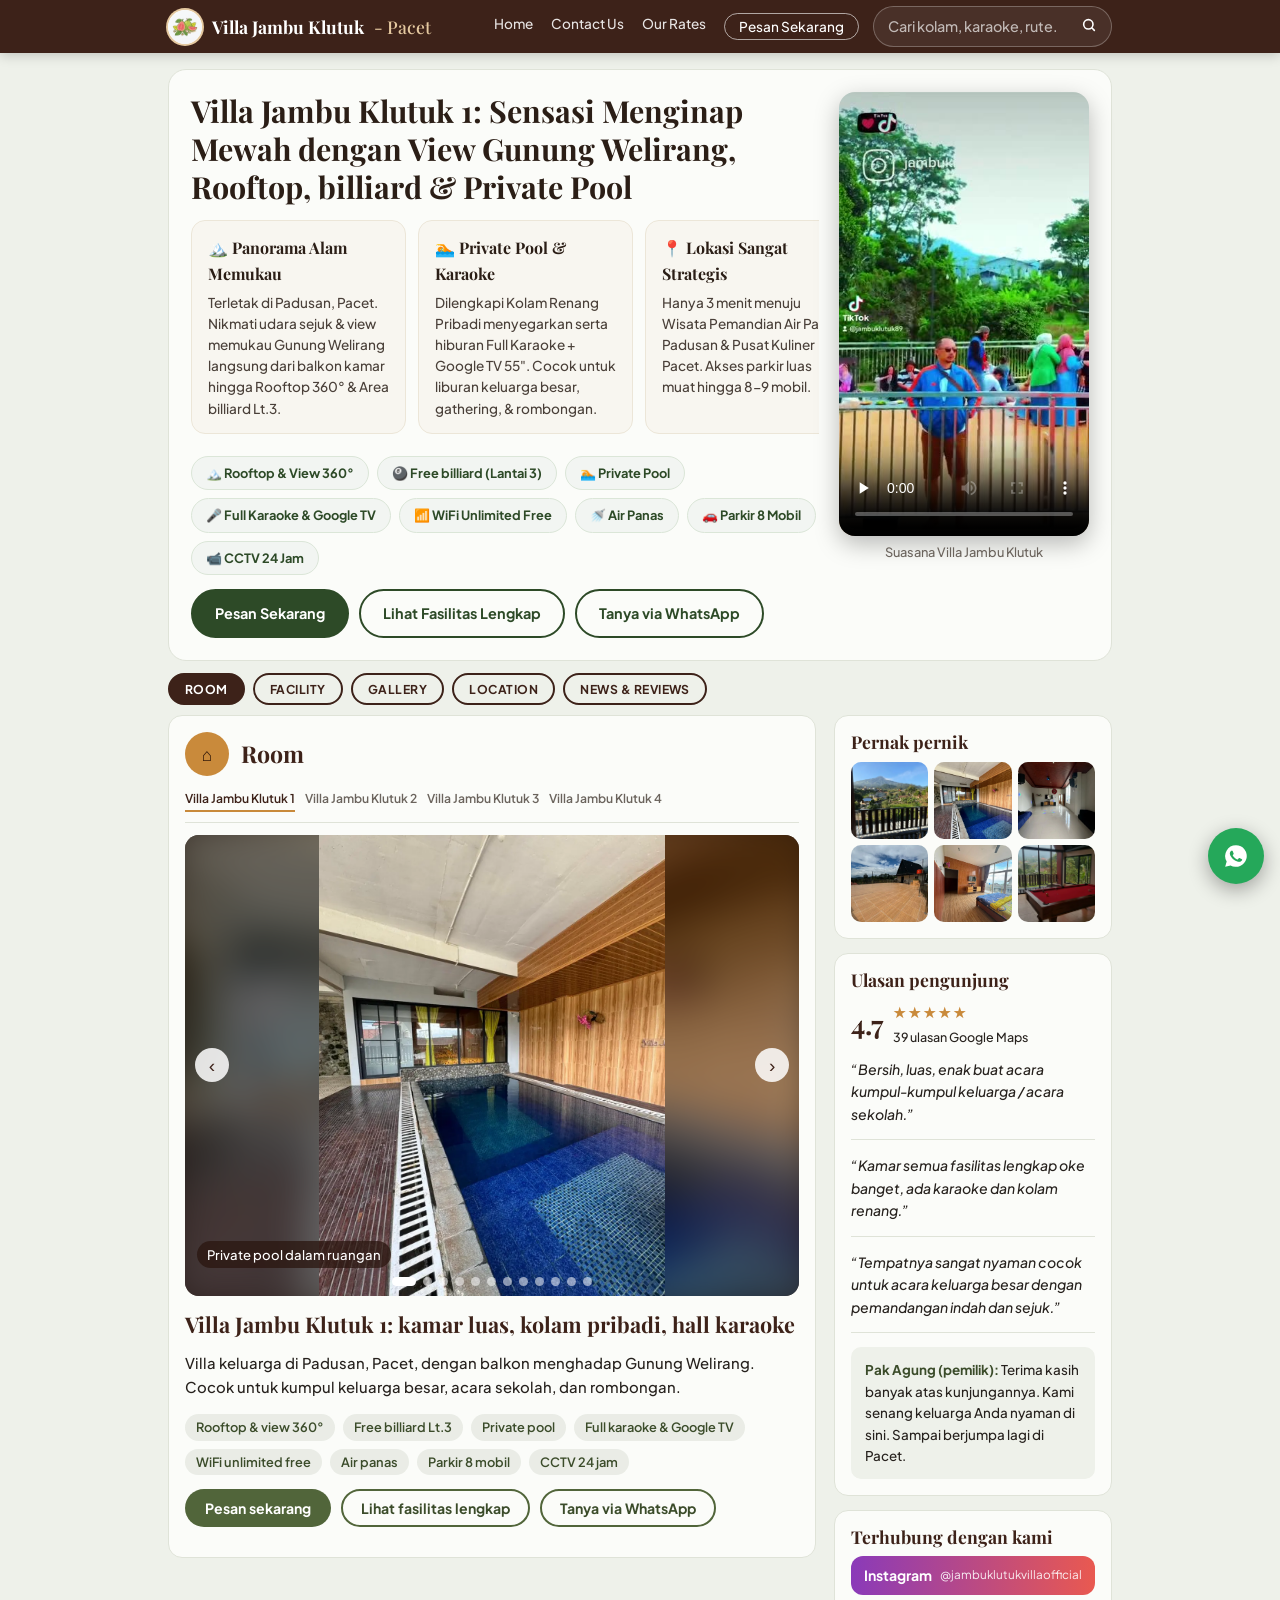
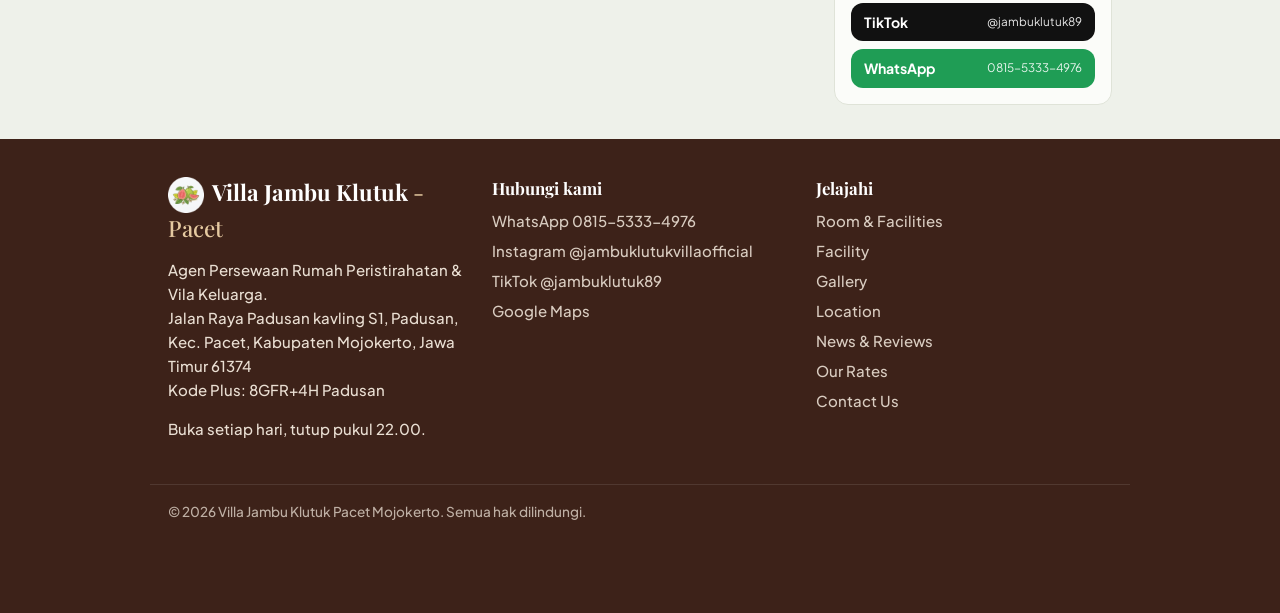
==== index.html @ 0e8698a1 "Add files via upload" ====
<!DOCTYPE html>
<html lang="id">
<head>
<meta charset="utf-8">
<meta name="viewport" content="width=device-width, initial-scale=1, viewport-fit=cover">
<title>Villa Jambu Klutuk Pacet Mojokerto | Sewa Vila Keluarga View Gunung Welirang</title>
<meta name="description" content="Sewa vila keluarga di Padusan, Pacet, Mojokerto. Kamar dengan balkon view Gunung Welirang, private pool, karaoke, free billiard, WiFi unlimited free, parkir 8-9 mobil. Rating Google 4.7. Pesan via WhatsApp 0815-5333-4976.">
<meta name="theme-color" content="#3D2219">
<meta property="og:type" content="website">
<meta property="og:title" content="Villa Jambu Klutuk Pacet Mojokerto">
<meta property="og:description" content="Vila keluarga sejuk dengan balkon menghadap Gunung Welirang. Cocok untuk gathering, acara sekolah, dan rombongan.">
<meta property="og:image" content="assets/img/view-1.webp">
<link rel="icon" type="image/png" href="assets/img/favicon.png">
<link rel="preconnect" href="https://fonts.googleapis.com">
<link rel="preconnect" href="https://fonts.gstatic.com" crossorigin>
<link href="https://fonts.googleapis.com/css2?family=Playfair+Display:wght@700&family=Plus+Jakarta+Sans:wght@500;600;700&display=swap" rel="stylesheet">
<link rel="stylesheet" href="assets/style.css?v=5">
<script type="application/ld+json">
{"@context":"https://schema.org","@type":"LodgingBusiness","name":"Villa Jambu Klutuk Pacet Mojokerto","description":"Agen persewaan rumah peristirahatan & vila keluarga di Padusan, Pacet.","telephone":"+6281553334976","image":"assets/img/view-1.webp","address":{"@type":"PostalAddress","streetAddress":"Jalan Raya Padusan kavling S1, Padusan","addressLocality":"Pacet, Kabupaten Mojokerto","addressRegion":"Jawa Timur","postalCode":"61374","addressCountry":"ID"},"aggregateRating":{"@type":"AggregateRating","ratingValue":"4.7","reviewCount":"39"},"openingHours":"Mo-Su 00:00-22:00","hasMap":"https://maps.app.goo.gl/6kj6jm3er1odXguR8","sameAs":["https://www.instagram.com/jambuklutukvillaofficial","https://www.tiktok.com/@jambuklutuk89"]}
</script>
</head>
<body>
<a class="skip" href="#main">Lewati ke konten</a>

<header class="top">
  <div class="wrap top-in">
    <a class="logo" href="#/room/villa-1" data-home><img src="assets/img/logo.webp" alt="" width="40" height="40">Villa Jambu Klutuk <span>- Pacet</span></a>
    <nav class="toplinks" aria-label="Navigasi atas">
      <a href="#/room/villa-1" data-home>Home</a>
      <a href="#/contact">Contact Us</a>
      <a href="#/rates">Our Rates</a>
      <a class="pill" href="#booking">Pesan Sekarang</a>
    </nav>
    <form class="search" id="search" role="search" autocomplete="off">
      <input id="q" type="search" placeholder="Cari kolam, karaoke, rute…" aria-label="Cari di situs">
      <button aria-label="Cari"><svg width="16" height="16" viewBox="0 0 24 24" fill="none" stroke="currentColor" stroke-width="2.4" stroke-linecap="round"><circle cx="11" cy="11" r="7"/><path d="m20 20-3.5-3.5"/></svg></button>
      <ul id="results" hidden></ul>
    </form>
  </div>
</header>



<section class="wrap home" id="hero" aria-label="Villa Jambu Klutuk 1">
  <div class="home-txt">
    <h1>Villa Jambu Klutuk 1: Sensasi Menginap Mewah dengan View Gunung Welirang, Rooftop, billiard &amp; Private Pool</h1>
    <div class="hcards" tabindex="0" aria-label="Ringkasan keunggulan, geser ke samping">
      <article class="hcard"><h4>🏔️ Panorama Alam Memukau</h4><p>Terletak di Padusan, Pacet. Nikmati udara sejuk &amp; view memukau Gunung Welirang langsung dari balkon kamar hingga Rooftop 360° &amp; Area billiard Lt.3.</p></article>
      <article class="hcard"><h4>🏊 Private Pool &amp; Karaoke</h4><p>Dilengkapi Kolam Renang Pribadi menyegarkan serta hiburan Full Karaoke + Google TV 55". Cocok untuk liburan keluarga besar, gathering, &amp; rombongan.</p></article>
      <article class="hcard"><h4>📍 Lokasi Sangat Strategis</h4><p>Hanya 3 menit menuju Wisata Pemandian Air Panas Padusan &amp; Pusat Kuliner Pacet. Akses parkir luas muat hingga 8-9 mobil.</p></article>
    </div>
    <ul class="badges"><li>🏔️ Rooftop &amp; View 360°</li><li>🎱 Free billiard (Lantai 3)</li><li>🏊 Private Pool</li><li>🎤 Full Karaoke &amp; Google TV</li><li>📶 WiFi Unlimited Free</li><li>🚿 Air Panas</li><li>🚗 Parkir 8 Mobil</li><li>📹 CCTV 24 Jam</li></ul>
    <div class="hcta"><a class="gbtn gbtn-solid" href="#booking">Pesan Sekarang</a><a class="gbtn" href="#/facility/villa-1">Lihat Fasilitas Lengkap</a><a class="gbtn" href="https://wa.me/6281553334976?text=Halo%20Villa%20Jambu%20Klutuk%2C%20saya%20ingin%20bertanya%20tentang%20Villa%201." target="_blank" rel="noopener">Tanya via WhatsApp</a></div>
  </div>
  <figure class="home-vid"><video controls playsinline preload="none" poster="assets/video/home.jpg" src="assets/video/home.mp4"></video><figcaption>Suasana Villa Jambu Klutuk</figcaption></figure>
</section>
<div class="wrap">
  <div class="tabs" role="tablist" aria-label="Menu utama" id="tabs"></div>
  <div class="grid">
    <main id="main" tabindex="-1" aria-live="polite"></main>
    <aside class="side" id="side"></aside>
  </div>
</div>

<footer id="kontak">
  <div class="wrap foot">
    <div>
      <p class="flogo"><img src="assets/img/logo.webp" alt="" width="36" height="36" style="display:inline-block;vertical-align:middle;margin-right:8px">Villa Jambu Klutuk <span>- Pacet</span></p>
      <p>Agen Persewaan Rumah Peristirahatan &amp; Vila Keluarga.<br>Jalan Raya Padusan kavling S1, Padusan, Kec. Pacet, Kabupaten Mojokerto, Jawa Timur 61374<br>Kode Plus: 8GFR+4H Padusan</p>
      <p>Buka setiap hari, tutup pukul 22.00.</p>
    </div>
    <div>
      <p class="fh">Hubungi kami</p>
      <a href="https://wa.me/6281553334976" target="_blank" rel="noopener">WhatsApp 0815-5333-4976</a>
      <a href="https://www.instagram.com/jambuklutukvillaofficial?mdxt=NDI1bDFkcmZlb2t2" target="_blank" rel="noopener">Instagram @jambuklutukvillaofficial</a>
      <a href="https://www.tiktok.com/@jambuklutuk89?_r=1&_t=ZS-9AanD5Vuq3d" target="_blank" rel="noopener">TikTok @jambuklutuk89</a>
      <a href="https://maps.app.goo.gl/6kj6jm3er1odXguR8" target="_blank" rel="noopener">Google Maps</a>
    </div>
    <div>
      <p class="fh">Jelajahi</p>
      <a href="#/room/villa-1">Room &amp; Facilities</a>
      <a href="#/facility/villa-1">Facility</a>
      <a href="#/gallery/dalam">Gallery</a>
      <a href="#/location/villa-1">Location</a>
      <a href="#/news/tips">News &amp; Reviews</a>
      <a href="#/rates">Our Rates</a>
      <a href="#/contact">Contact Us</a>
    </div>
  </div>
  <p class="copy wrap">© <span id="yr"></span> Villa Jambu Klutuk Pacet Mojokerto. Semua hak dilindungi.</p>
</footer>

<a class="wa-float" href="https://wa.me/6281553334976?text=Halo%20Villa%20Jambu%20Klutuk%2C%20saya%20ingin%20bertanya%20ketersediaan." target="_blank" rel="noopener" aria-label="Chat WhatsApp">
  <svg width="26" height="26" viewBox="0 0 24 24" fill="currentColor"><path d="M12 2a10 10 0 0 0-8.6 15.1L2 22l5-1.3A10 10 0 1 0 12 2Zm5.2 14.2c-.2.6-1.300 1.200-1.800 1.200-.5.100-1 .2-3.300-.7-2.800-1.100-4.600-4-4.700-4.200-.1-.2-1.100-1.500-1.100-2.800 0-1.300.7-2 .9-2.200.2-.3.500-.3.700-.3h.5c.2 0 .4 0 .6.500l.8 2c.1.200.1.300 0 .5l-.3.400-.4.400c-.1.200-.3.300-.1.600.2.300.8 1.300 1.700 2.100 1.200 1 2.100 1.300 2.400 1.500.3.100.5.100.6-.1l.9-1.100c.2-.3.400-.2.600-.1l1.900.9c.3.100.5.200.5.300.1.200.1.700-.1 1.300Z"/></svg>
</a>
<button class="totop" id="totop" aria-label="Kembali ke atas" hidden>↑</button>

<dialog id="pesan" aria-label="Pesan sekarang">
  <div class="p-head"><h2>Pesan sekarang</h2><button class="p-x" aria-label="Tutup" type="button">×</button></div>
  <div class="p-body">
    <blockquote class="pq">“Rumah terbaik untuk berlibur adalah tempat di mana tawa keluarga terdengar sampai ke lembah.”</blockquote>
    <div id="bk-wrap"></div>
  </div>
</dialog>
<dialog id="lb" aria-label="Penampil foto">
  <button class="lb-x" aria-label="Tutup">×</button>
  <button class="lb-n lb-prev" aria-label="Sebelumnya">‹</button>
  <figure><img id="lb-img" alt=""><figcaption id="lb-cap"></figcaption></figure>
  <button class="lb-n lb-next" aria-label="Berikutnya">›</button>
</dialog>
<script src="assets/app.js?v=5"></script>
</body>
</html>
---- assets/style.css ----
:root{--brown:#3D2219;--brown2:#5a3526;--moss:#51653A;--moss-d:#3b4c2a;--mist:#EEF1EA;--paper:#FBFCF9;--amber:#C98A3B;--ink:#26211d;--mute:#6b645d;--line:#dfe3d8;--r:14px;
--serif:'Fraunces',Georgia,'Times New Roman',serif;--sans:'Nunito Sans',system-ui,-apple-system,'Segoe UI',Roboto,sans-serif}
*{box-sizing:border-box}html{scroll-behavior:smooth;scroll-padding-top:84px}
body{margin:0;font:16px/1.65 var(--sans);color:var(--ink);background:var(--mist);-webkit-text-size-adjust:100%}
img,video{max-width:100%;display:block}a{color:inherit}
h1,h2,h3{font-family:var(--serif);line-height:1.18;margin:0 0 .5em;font-weight:700;color:var(--brown)}
.wrap{max-width:1200px;margin:0 auto;padding:0 18px}
.skip{position:absolute;left:-999px}.skip:focus{left:10px;top:10px;background:#fff;padding:8px 12px;z-index:99}
:focus-visible{outline:3px solid var(--amber);outline-offset:2px}
.top{background:var(--brown);color:#fff;position:sticky;top:0;z-index:30;box-shadow:0 2px 12px #0003}
.top-in{display:flex;align-items:center;gap:18px;padding-top:10px;padding-bottom:10px;flex-wrap:wrap}
.logo{font:700 1.25rem var(--serif);text-decoration:none;margin-right:auto}.logo span{font-weight:500;color:#e5c9a0}
.toplinks{display:flex;gap:18px;font-size:.92rem}.toplinks a{text-decoration:none;opacity:.88}.toplinks a:hover{opacity:1;text-decoration:underline}
.search{position:relative;display:flex;background:#fff1;border:1px solid #fff4;border-radius:99px;padding:2px 4px 2px 14px;min-width:230px}
.search input{flex:1;background:none;border:0;color:#fff;font:inherit;font-size:.9rem;min-width:0;padding:6px 0}.search input::placeholder{color:#fffa}.search input:focus{outline:0}
.search button{background:none;border:0;color:#fff;padding:0 10px;cursor:pointer}
#results{position:absolute;top:110%;left:0;right:0;background:#fff;color:var(--ink);list-style:none;margin:0;padding:6px;border-radius:12px;box-shadow:0 10px 30px #0004}
#results a{display:block;padding:8px 10px;border-radius:8px;text-decoration:none;font-size:.92rem}#results a:hover,#results a:focus{background:var(--mist)}
.hero{position:relative;color:#fff;min-height:420px;display:flex;align-items:flex-end;overflow:hidden}
.hero>img{position:absolute;inset:0;width:100%;height:100%;object-fit:cover}
.hero::after{content:"";position:absolute;inset:0;background:linear-gradient(180deg,#2a150e22 0%,#2a150ecc 100%)}
.hero-in{position:relative;z-index:2;padding-top:90px;padding-bottom:34px;width:100%}
.hero h1{color:#fff;font-size:clamp(1.9rem,4.6vw,3.2rem);max-width:17ch;text-wrap:balance}
.lead{max-width:56ch;font-size:1.08rem;color:#f4ece2;margin:0 0 20px}
.rating-chip{display:inline-block;background:#ffffff22;backdrop-filter:blur(6px);border:1px solid #fff4;border-radius:99px;padding:3px 14px;margin:0 0 14px;font-weight:700}.rating-chip small{font-weight:400;opacity:.85;margin-left:6px}
.cta{display:flex;gap:10px;flex-wrap:wrap}
.btn{display:inline-block;padding:11px 22px;border-radius:99px;font-weight:700;text-decoration:none;border:2px solid transparent;cursor:pointer;font:700 .96rem var(--sans);transition:background .2s,transform .2s}
.btn-wa{background:var(--amber);color:#2b1408}.btn-wa:hover{background:#dd9d4c}
.btn-ghost{border-color:#fff9;color:#fff}.btn-ghost:hover{background:#fff2}
.btn-moss{background:var(--moss);color:#fff}.btn-moss:hover{background:var(--moss-d)}
.btn-line{border-color:var(--moss);color:var(--moss-d);background:transparent}.btn-line:hover{background:#51653a14}
.tabs{display:flex;gap:8px;overflow-x:auto;padding:18px 0 14px;scrollbar-width:none}.tabs::-webkit-scrollbar{display:none}
.tab{flex:none;border:2px solid var(--brown);background:transparent;color:var(--brown);padding:9px 20px;border-radius:99px;font:700 .85rem var(--sans);letter-spacing:.04em;cursor:pointer;transition:.2s}
.tab:hover{background:#3d221914}.tab[aria-selected=true]{background:var(--brown);color:#fff}
.grid{display:grid;grid-template-columns:1fr;gap:26px;padding-bottom:34px}
@media(min-width:1024px){.grid{grid-template-columns:7fr 3fr}}
main{min-width:0;outline:0}.card{background:var(--paper);border:1px solid var(--line);border-radius:var(--r);padding:22px}
.subs{display:flex;gap:6px 18px;flex-wrap:wrap;margin:0 0 16px;padding-bottom:10px;border-bottom:1px solid var(--line)}
.sub{background:none;border:0;padding:4px 0;font:600 .95rem var(--sans);color:var(--mute);cursor:pointer;border-bottom:2px solid transparent}
.sub:hover{color:var(--brown)}.sub[aria-selected=true]{color:var(--brown);border-color:var(--amber)}
.slider{position:relative;border-radius:var(--r);overflow:hidden;background:#1d0f09;touch-action:pan-y;user-select:none}
.track{display:flex;transition:transform .6s cubic-bezier(.4,.1,.2,1)}
.slide{position:relative;flex:0 0 100%;aspect-ratio:4/3;overflow:hidden}
.slide::before{content:"";position:absolute;inset:-20px;background:var(--bg) center/cover;filter:blur(22px) brightness(.65)}
.slide img{position:relative;width:100%;height:100%;object-fit:contain}
.arr{position:absolute;top:50%;transform:translateY(-50%);width:42px;height:42px;border-radius:50%;border:0;background:#ffffffd9;color:var(--brown);font-size:1.5rem;line-height:1;cursor:pointer}.arr:hover{background:#fff}
.prev{left:10px}.next{right:10px}
.dots{position:absolute;bottom:10px;left:0;right:0;display:flex;justify-content:center;gap:7px}
.dot{width:9px;height:9px;border-radius:50%;border:0;background:#fff8;padding:0;cursor:pointer}.dot[aria-current=true]{background:#fff;width:24px;border-radius:9px}
.cap{position:absolute;left:12px;bottom:28px;background:#2a150ebb;color:#fff;font-size:.82rem;padding:3px 10px;border-radius:99px}
.info h2{font-size:1.8rem;margin-top:22px}.info p{max-width:68ch}
.chips{display:flex;flex-wrap:wrap;gap:8px;list-style:none;padding:0;margin:14px 0}
.chips li{background:#51653a1a;color:var(--moss-d);padding:5px 13px;border-radius:99px;font-size:.88rem;font-weight:600}
.note{background:#c98a3b1f;border-left:4px solid var(--amber);padding:12px 16px;border-radius:0 10px 10px 0;margin:16px 0}
.pgrid{columns:3 190px;column-gap:10px}
.pgrid button{display:block;width:100%;margin:0 0 10px;padding:0;border:0;border-radius:10px;overflow:hidden;cursor:zoom-in;background:#ddd}
.pgrid img{width:100%;transition:transform .5s}.pgrid button:hover img{transform:scale(1.04)}
.vgrid{display:grid;gap:16px;grid-template-columns:repeat(auto-fit,minmax(260px,1fr))}.vgrid video{width:100%;border-radius:12px;background:#000;max-height:520px}
.map-frame{width:100%;aspect-ratio:16/10;border:0;border-radius:12px}
.row{display:flex;gap:10px;flex-wrap:wrap;margin:14px 0}
.art{border-top:1px solid var(--line);padding:14px 0}.art summary{font:700 1.15rem var(--serif);color:var(--brown);cursor:pointer}.art p{margin:.6em 0 0}
.side{display:flex;flex-direction:column;gap:20px;min-width:0}.side h3{font-size:1.3rem}
.thumbs{display:grid;grid-template-columns:repeat(2,1fr);gap:8px}.thumbs button{padding:0;border:0;border-radius:10px;overflow:hidden;aspect-ratio:1;cursor:zoom-in}.thumbs img{width:100%;height:100%;object-fit:cover;transition:transform .5s}.thumbs button:hover img{transform:scale(1.07)}
.stars{color:var(--amber);letter-spacing:2px}.score{display:flex;align-items:center;gap:10px;margin-bottom:10px}.score b{font:700 2.2rem var(--serif);color:var(--brown)}
.rev{margin:0 0 14px;padding:0 0 14px;border-bottom:1px solid var(--line)}.rev q{display:block;font-style:italic}.rev small{color:var(--mute)}
.reply{background:var(--mist);padding:12px 14px;border-radius:10px;font-size:.92rem}.reply b{color:var(--moss-d)}
.soc{display:flex;flex-direction:column;gap:8px}.soc a{display:flex;justify-content:space-between;align-items:center;padding:11px 16px;border-radius:12px;text-decoration:none;font-weight:700;color:#fff}
.soc .ig{background:linear-gradient(90deg,#8a3ab9,#e95950)}.soc .tt{background:#111}.soc .wa{background:#1f9d55}.soc small{font-weight:400;opacity:.9}
.band{padding-top:10px;padding-bottom:34px}.band blockquote{margin:0;font:italic 500 clamp(1.4rem,3vw,2.1rem)/1.35 var(--serif);color:var(--brown);text-align:center;max-width:30ch;margin-inline:auto;text-wrap:balance}
.block{padding-bottom:40px}.block>h2{font-size:clamp(1.6rem,3vw,2.3rem)}.sec-sub{color:var(--mute);max-width:60ch;margin-top:-.2em}
.rates{display:grid;gap:14px;grid-template-columns:repeat(auto-fit,minmax(200px,1fr));margin:18px 0 26px}
.rate{background:var(--paper);border:1px solid var(--line);border-radius:var(--r);padding:18px}.rate h3{font-size:1.15rem;margin-bottom:.2em}.rate p{margin:.2em 0;font-size:.92rem;color:var(--mute)}.rate .pr{font:700 1.15rem var(--serif);color:var(--moss-d)}
.bk{display:grid;gap:26px;grid-template-columns:1fr}@media(min-width:900px){.bk{grid-template-columns:1.1fr 1fr}}
form.f{display:grid;gap:12px;grid-template-columns:1fr 1fr}.f label{display:grid;gap:4px;font-weight:700;font-size:.88rem}.f .full{grid-column:1/-1}
.f input,.f select,.f textarea{font:inherit;padding:10px 12px;border:1px solid #c8cdbf;border-radius:10px;background:#fff;width:100%}
.f .err{color:#a32020;font-size:.88rem;grid-column:1/-1;min-height:1.2em;margin:0}
.rules{margin:0;padding-left:1.1em}.rules li{margin:.35em 0}
.near{display:grid;gap:14px;grid-template-columns:repeat(auto-fit,minmax(220px,1fr));margin-top:16px}.near div{background:var(--paper);border:1px solid var(--line);border-radius:var(--r);padding:16px}.near h3{font-size:1.1rem;margin-bottom:.2em}.near p{margin:0;font-size:.92rem;color:var(--mute)}
.faq details{background:var(--paper);border:1px solid var(--line);border-radius:12px;padding:14px 18px;margin-bottom:10px}.faq summary{font-weight:700;cursor:pointer}.faq p{margin:.6em 0 0}
footer{background:var(--brown);color:#eadfd3;padding-top:38px}
.foot{display:grid;gap:28px;grid-template-columns:repeat(auto-fit,minmax(230px,1fr))}.foot a{display:block;text-decoration:none;padding:3px 0;opacity:.9}.foot a:hover{text-decoration:underline;opacity:1}
.flogo{font:700 1.4rem var(--serif);color:#fff;margin:0 0 .4em}.flogo span{color:#e5c9a0;font-weight:500}.fh{font:700 1.05rem var(--serif);color:#fff;margin:0 0 .4em}
.copy{border-top:1px solid #fff2;margin-top:28px;padding-top:16px;padding-bottom:90px;font-size:.85rem;opacity:.75}
.wa-float{position:fixed;right:16px;bottom:calc(16px + env(safe-area-inset-bottom,0px));width:56px;height:56px;border-radius:50%;background:#25a85a;color:#fff;display:grid;place-items:center;box-shadow:0 6px 20px #0005;z-index:40}
.totop{position:fixed;right:24px;bottom:calc(84px + env(safe-area-inset-bottom,0px));width:40px;height:40px;border-radius:50%;border:0;background:var(--brown);color:#fff;font-size:1.2rem;cursor:pointer;z-index:40}
dialog#lb{border:0;background:#150a06f2;width:100vw;height:100vh;max-width:none;max-height:none;padding:0;color:#fff}
dialog#lb[open]{display:grid;grid-template-columns:56px 1fr 56px;align-items:center}
dialog#lb::backdrop{background:#000}#lb figure{margin:0;text-align:center;min-width:0}#lb img{max-height:84vh;margin:auto;border-radius:6px}#lb figcaption{margin-top:10px;font-size:.92rem;opacity:.85}
.lb-n,.lb-x{background:none;border:0;color:#fff;font-size:2.6rem;cursor:pointer;height:100%}.lb-x{position:absolute;top:6px;right:14px;height:auto;font-size:2.2rem;z-index:2}
@media(max-width:640px){.toplinks{order:3;width:100%;justify-content:space-between}.search{flex:1;min-width:0}.f{grid-template-columns:1fr}.card{padding:16px}dialog#lb[open]{grid-template-columns:36px 1fr 36px}.arr{width:36px;height:36px}}
@media(prefers-reduced-motion:reduce){*{transition:none!important;scroll-behavior:auto!important}}
.sub{text-align:left}
@media(max-width:640px){.logo{font-size:1.05rem;margin-right:0;flex:none}.search{min-width:120px}}
.logo{display:flex;align-items:center;gap:10px}.logo img{border-radius:50%;background:#fff;box-shadow:0 0 0 2px #e5c9a0}
.fgrid{display:grid;gap:14px;grid-template-columns:repeat(auto-fit,minmax(260px,1fr));margin:18px 0}.fgrid div{background:var(--mist);border-radius:12px;padding:14px 16px}.fgrid h3{font-size:1.1rem;margin-bottom:.3em}.fgrid ul{margin:0;padding-left:1.1em;font-size:.93rem}.fgrid li{margin:.3em 0}

/* ---- Tampilan ringkas ---- */
body{font-size:15px;line-height:1.6}
.wrap{max-width:980px}
.top-in{padding-top:6px;padding-bottom:6px;gap:14px}
.logo{font-size:1.1rem}.logo img{width:34px;height:34px}
.toplinks{font-size:.85rem}.search{min-width:190px}
.hero{min-height:300px}.hero-in{padding-top:56px;padding-bottom:24px}
.hero h1{font-size:clamp(1.5rem,3.4vw,2.2rem)}.lead{font-size:.95rem;margin-bottom:14px}
.btn{padding:8px 18px;font-size:.88rem}
.tabs{padding:12px 0 10px}.tab{padding:6px 15px;font-size:.76rem}
.grid{gap:18px}.card{padding:16px}
.sub{font-size:.86rem}.subs{gap:4px 14px;margin-bottom:12px}
.slide{aspect-ratio:16/10}.arr{width:34px;height:34px;font-size:1.2rem}
.info h2{font-size:1.35rem;margin-top:16px}.info p{font-size:.93rem}
.chips li{font-size:.8rem;padding:3px 11px}
.fgrid li{font-size:.86rem}.fgrid h3{font-size:1rem}.fgrid div{padding:10px 14px}
.side{gap:14px}.side h3{font-size:1.1rem}.thumbs{grid-template-columns:repeat(3,1fr);gap:6px}
.score b{font-size:1.7rem}.rev q{font-size:.88rem}.reply{font-size:.84rem}.soc a{padding:8px 13px;font-size:.88rem}
/* jendela pesan */
dialog#pesan{border:0;border-radius:16px;padding:0;width:min(860px,96vw);max-height:92vh;background:var(--mist);color:var(--ink);overflow:auto;margin:auto}
dialog#pesan::backdrop{background:#150a06b3}
.p-head{position:sticky;top:0;z-index:2;display:flex;justify-content:space-between;align-items:center;background:var(--brown);color:#fff;padding:10px 18px}
.p-head h2{color:#fff;margin:0;font-size:1.2rem}.p-x{background:none;border:0;color:#fff;font-size:1.9rem;line-height:1;cursor:pointer}
.p-body{padding:18px}.pq{margin:0 auto 18px;font:italic 500 1.2rem/1.4 var(--serif);color:var(--brown);text-align:center;max-width:34ch}
#pesan .block{padding-bottom:22px}#pesan .block>h2{font-size:1.4rem}
@media(min-width:720px){#pesan .bk{grid-template-columns:1.1fr 1fr}}
.sub{font-size:.8rem;white-space:nowrap}.subs{gap:4px 12px}
.hero>img{object-position:center 18%}.sub{font-size:.76rem}.subs{gap:4px 10px}

/* hero terbagi: teks kiri, foto kanan (foto terlihat penuh di laptop) */
.hero{min-height:0;display:block;background:linear-gradient(120deg,#3D2219 0%,#5a3526 65%,#51653A 100%)}
.hero::after{display:none}.hero[hidden]{display:none}
.hero-in{display:grid;gap:22px;grid-template-columns:1fr;align-items:center;padding-top:22px;padding-bottom:22px;width:auto}
@media(min-width:820px){.hero-in{grid-template-columns:1.05fr 1fr}}
.hero-pic{width:100%;aspect-ratio:4/3;object-fit:cover;object-position:center 12%;border-radius:14px;box-shadow:0 10px 30px #0007}
.hero h1{max-width:none;font-size:clamp(1.5rem,3vw,2.1rem)}
/* halaman Contact & Rates */
.pg-head{display:flex;align-items:center;gap:12px;margin-bottom:14px}.pg-head h2{margin:0;font-size:1.6rem}
.pg-ic{width:44px;height:44px;border-radius:50%;background:var(--amber);color:#2b1408;display:grid;place-items:center;font:700 1.1rem var(--serif);flex:none}
.dl{display:grid;grid-template-columns:130px 1fr;gap:10px 16px;margin:0 0 16px}.dl dt{font-weight:700;color:var(--brown)}.dl dd{margin:0}.dl small,.mut{color:var(--mute)}
.dl a{color:var(--moss-d);font-weight:600}
@media(max-width:560px){.dl{grid-template-columns:1fr;gap:2px}.dl dd{margin-bottom:10px}}
.page .map-frame{margin-top:14px}
.rt{border-top:1px solid var(--line);padding:12px 0}.rt-h{display:flex;justify-content:space-between;gap:10px;flex-wrap:wrap;font-family:var(--serif);font-size:1.1rem;color:var(--brown)}.rt-h span{color:var(--moss-d);font-weight:700;font-size:.95rem}
.rt ul{margin:.4em 0 0;padding-left:1.1em;font-size:.92rem}.h3{font-size:1.15rem;margin:22px 0 8px}

/* v3: tanpa hero, mirip referensi De'desa */
.pill{border:1.5px solid #fff9;border-radius:99px;padding:2px 14px;opacity:1!important}.pill:hover{background:#fff2;text-decoration:none!important}
.tabs{flex-wrap:wrap;overflow:visible}
.slide{aspect-ratio:4/3}
.sh{display:none}
.card>.pg-head{margin-bottom:10px}.card>.pg-head h2{font-size:1.45rem}
@media(max-width:640px){
 .top{position:static;box-shadow:none}
 .top-in{flex-direction:column;align-items:center;text-align:center;gap:10px;padding:16px 18px}
 .logo{flex-direction:column;gap:6px;font-size:1.3rem;margin:0}.logo img{width:60px;height:60px}.logo span{display:inline}
 .toplinks{order:0;width:auto;justify-content:center;flex-wrap:wrap;gap:6px 16px}.toplinks .pill{padding:1px 12px}
 .search{width:100%;flex:none;min-width:0;background:#fff;border:0}.search input{color:var(--ink)}.search input::placeholder{color:#8a817a}
 .search button{background:var(--amber);color:#2b1408;border-radius:99px;margin:3px;padding:6px 12px}
 .tabs{justify-content:center;gap:6px;padding:14px 0 10px}.tab{padding:5px 13px;font-size:.72rem}
 .lg{display:none}.sh{display:inline}
 .subs{gap:2px 16px}.sub{font:700 .95rem var(--serif);color:var(--brown)}.sub[aria-selected=true]{color:#a8322c}
 .slide{aspect-ratio:3/4}
 .card{padding:14px}.wrap{padding:0 12px}
 .totop{right:20px}
}

/* v5: font baru, hero, kartu fasilitas */
:root{--serif:'Playfair Display',Georgia,'Times New Roman',serif;--sans:'Plus Jakarta Sans',system-ui,-apple-system,'Segoe UI',Roboto,sans-serif}
body{font-weight:500}h1,h2,h3,h4{font-family:var(--serif);font-weight:700}
.home{display:grid;gap:20px;grid-template-columns:1fr;margin-top:16px;padding:22px;background:var(--paper);border:1px solid var(--line);border-radius:18px}
.home[hidden]{display:none}
@media(min-width:900px){.home{grid-template-columns:1fr 250px;align-items:start}}
.home h1{font-size:clamp(1.35rem,2.6vw,1.9rem);color:#2b1e16;margin-bottom:14px;line-height:1.25}
.hcards{display:flex;gap:12px;overflow-x:auto;scroll-snap-type:x mandatory;padding-bottom:8px;scrollbar-width:thin}
.hcard{flex:1 0 215px;scroll-snap-align:start;background:#f8f6f0;border-radius:14px;padding:14px 16px;border:1px solid #ece6d8}
.hcard h4{font-size:1rem;margin:0 0 6px;color:#2b1e16}.hcard p{margin:0;font-size:.85rem;line-height:1.55;color:#4a4039}
.badges{display:flex;flex-wrap:wrap;gap:8px;list-style:none;padding:0;margin:14px 0}
.badges li{background:#f2f5f2;color:#2d4a27;border:1px solid #dbe6d8;border-radius:20px;padding:6px 14px;font-size:.8rem;font-weight:700}
.hcta{display:flex;flex-wrap:wrap;gap:10px}
.gbtn{display:inline-block;text-align:center;padding:11px 22px;border-radius:99px;border:2px solid #2d4a27;color:#2d4a27;font-weight:700;font-size:.9rem;text-decoration:none;background:transparent;transition:.2s}
.gbtn:hover{background:#2d4a271a}.gbtn-solid{background:#2d4a27;color:#fff}.gbtn-solid:hover{background:#223b1e}
.home-vid{margin:0}.home-vid video{width:100%;max-width:250px;aspect-ratio:9/16;object-fit:cover;border-radius:16px;background:#000;box-shadow:0 8px 24px #0004;margin:0 auto}
.home-vid figcaption{text-align:center;font-size:.8rem;color:var(--mute);margin-top:6px}
@media(max-width:899px){.home-vid video{max-width:260px}}
@media(max-width:640px){.home{padding:16px}.hcard{flex-basis:80%}.hcta{flex-direction:column}.gbtn{width:100%}}
.fgrid{grid-template-columns:repeat(auto-fit,minmax(270px,1fr));gap:16px}
.fcard{background:#f8f6f0;border-radius:16px;padding:20px;box-shadow:0 2px 10px #3d221914;border:1px solid #ece6d8}
.fcard h3{font:700 1.15rem var(--serif);color:#2b1e16;margin:0 0 10px}
.fcard ul{list-style:none;margin:0;padding:0}.fcard li{font-size:.9rem;line-height:1.55;padding:8px 0;border-top:1px solid #ece6d8}.fcard li:first-child{border-top:0}.fcard b{color:#2d4a27}
.fcard:nth-child(3){grid-column:1/-1}
.home.wrap{width:min(944px,calc(100% - 24px));max-width:none;padding:22px}
@media(max-width:640px){.home.wrap{padding:16px}}
.home-txt,.home-vid{min-width:0}
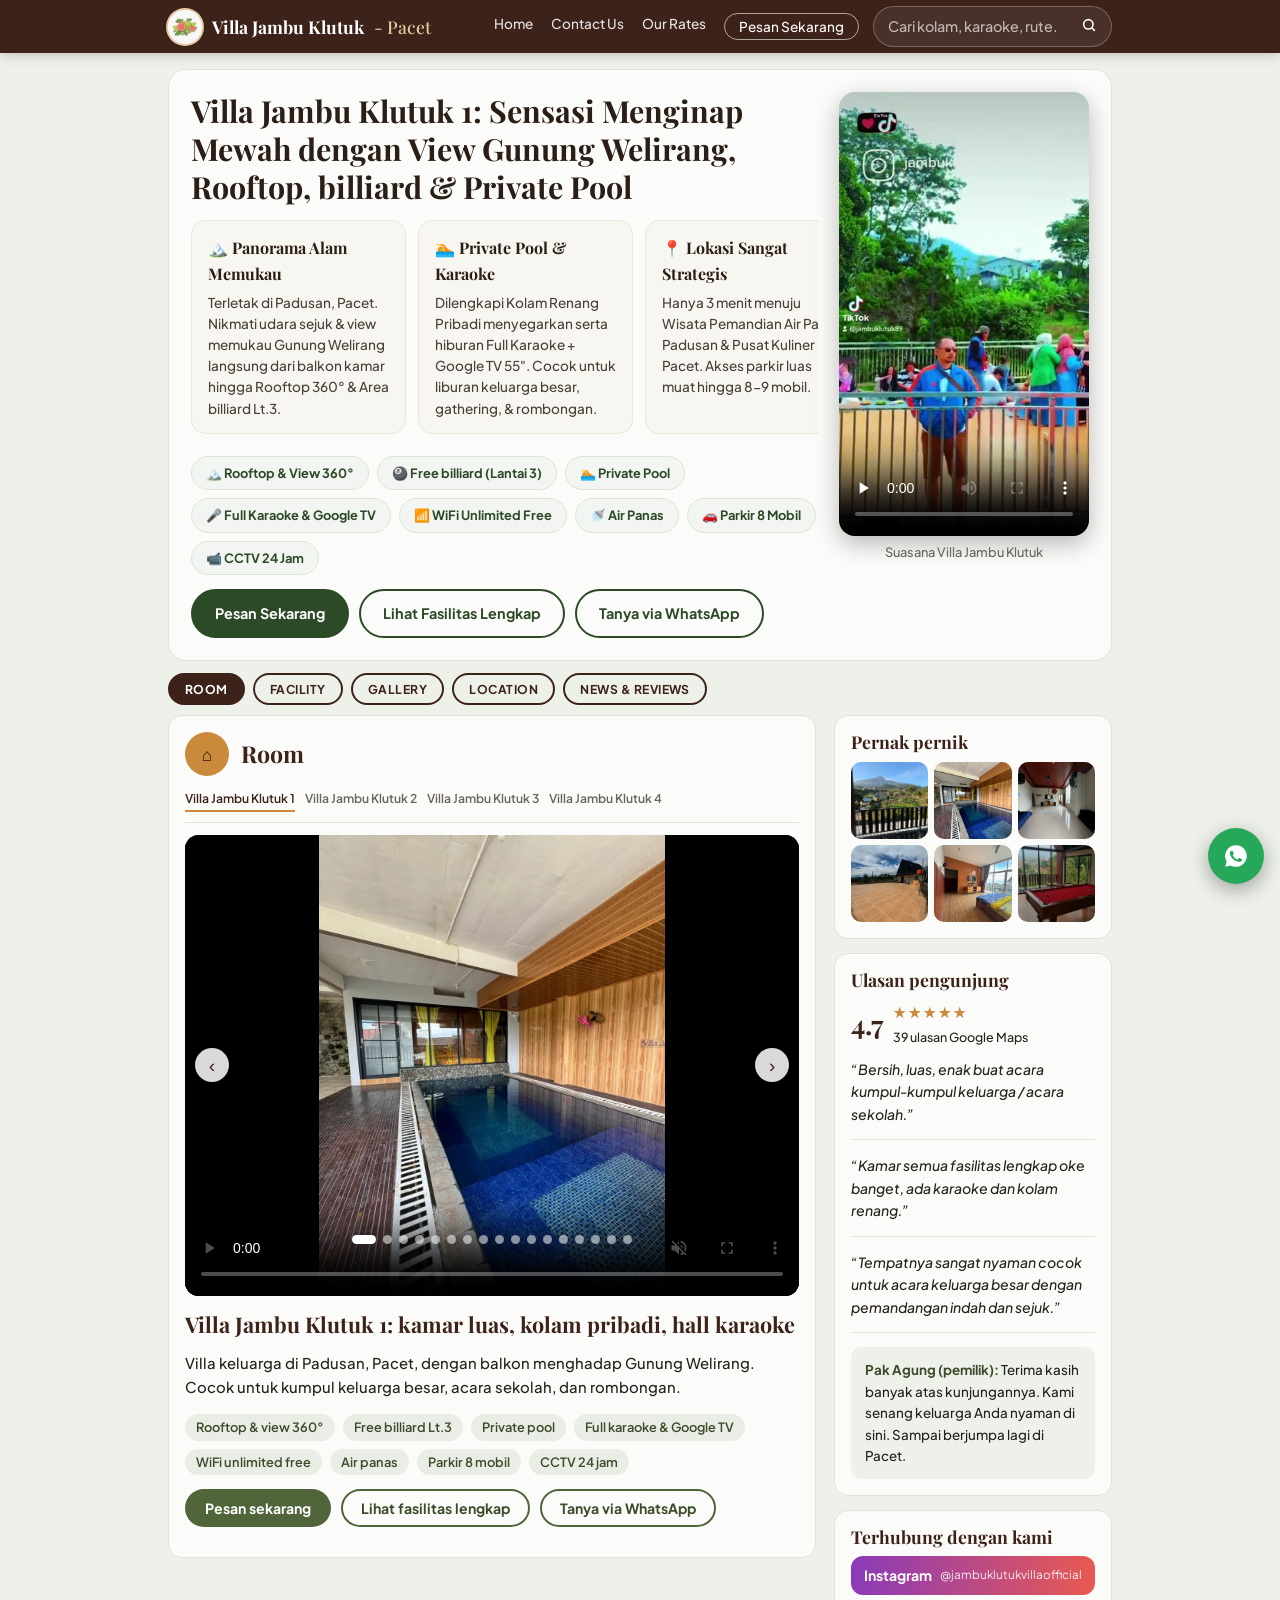
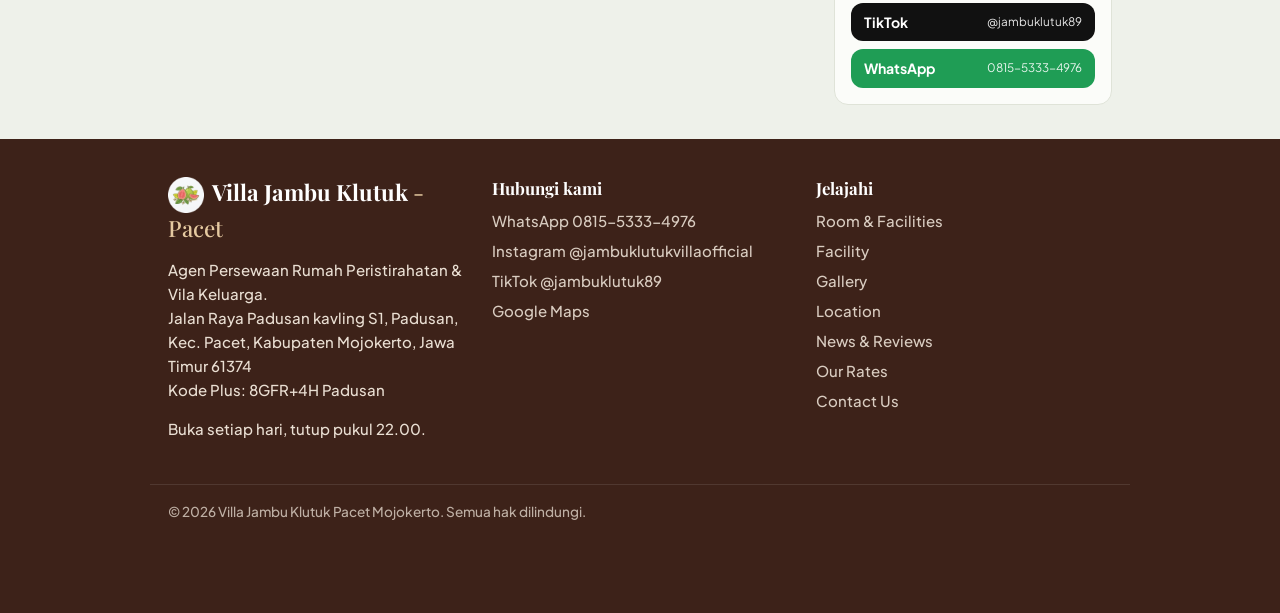
==== commit 778c9457: "Add files via upload" ====
--- a/index.html
+++ b/index.html
@@ -14,7 +14,7 @@
 <link rel="preconnect" href="https://fonts.googleapis.com">
 <link rel="preconnect" href="https://fonts.gstatic.com" crossorigin>
 <link href="https://fonts.googleapis.com/css2?family=Playfair+Display:wght@700&family=Plus+Jakarta+Sans:wght@500;600;700&display=swap" rel="stylesheet">
-<link rel="stylesheet" href="assets/style.css?v=5">
+<link rel="stylesheet" href="assets/style.css?v=7">
 <script type="application/ld+json">
 {"@context":"https://schema.org","@type":"LodgingBusiness","name":"Villa Jambu Klutuk Pacet Mojokerto","description":"Agen persewaan rumah peristirahatan & vila keluarga di Padusan, Pacet.","telephone":"+6281553334976","image":"assets/img/view-1.webp","address":{"@type":"PostalAddress","streetAddress":"Jalan Raya Padusan kavling S1, Padusan","addressLocality":"Pacet, Kabupaten Mojokerto","addressRegion":"Jawa Timur","postalCode":"61374","addressCountry":"ID"},"aggregateRating":{"@type":"AggregateRating","ratingValue":"4.7","reviewCount":"39"},"openingHours":"Mo-Su 00:00-22:00","hasMap":"https://maps.app.goo.gl/6kj6jm3er1odXguR8","sameAs":["https://www.instagram.com/jambuklutukvillaofficial","https://www.tiktok.com/@jambuklutuk89"]}
 </script>
@@ -108,6 +108,6 @@
   <figure><img id="lb-img" alt=""><figcaption id="lb-cap"></figcaption></figure>
   <button class="lb-n lb-next" aria-label="Berikutnya">›</button>
 </dialog>
-<script src="assets/app.js?v=5"></script>
+<script src="assets/app.js?v=7"></script>
 </body>
 </html>
--- a/assets/style.css
+++ b/assets/style.css
@@ -188,3 +188,7 @@
 .home.wrap{width:min(944px,calc(100% - 24px));max-width:none;padding:22px}
 @media(max-width:640px){.home.wrap{padding:16px}}
 .home-txt,.home-vid{min-width:0}
+
+/* v7: slide video */
+.slide video{position:relative;width:100%;height:100%;object-fit:contain;background:#000}
+.slider.vid .cap{display:none}.slider.vid .dots{bottom:52px}
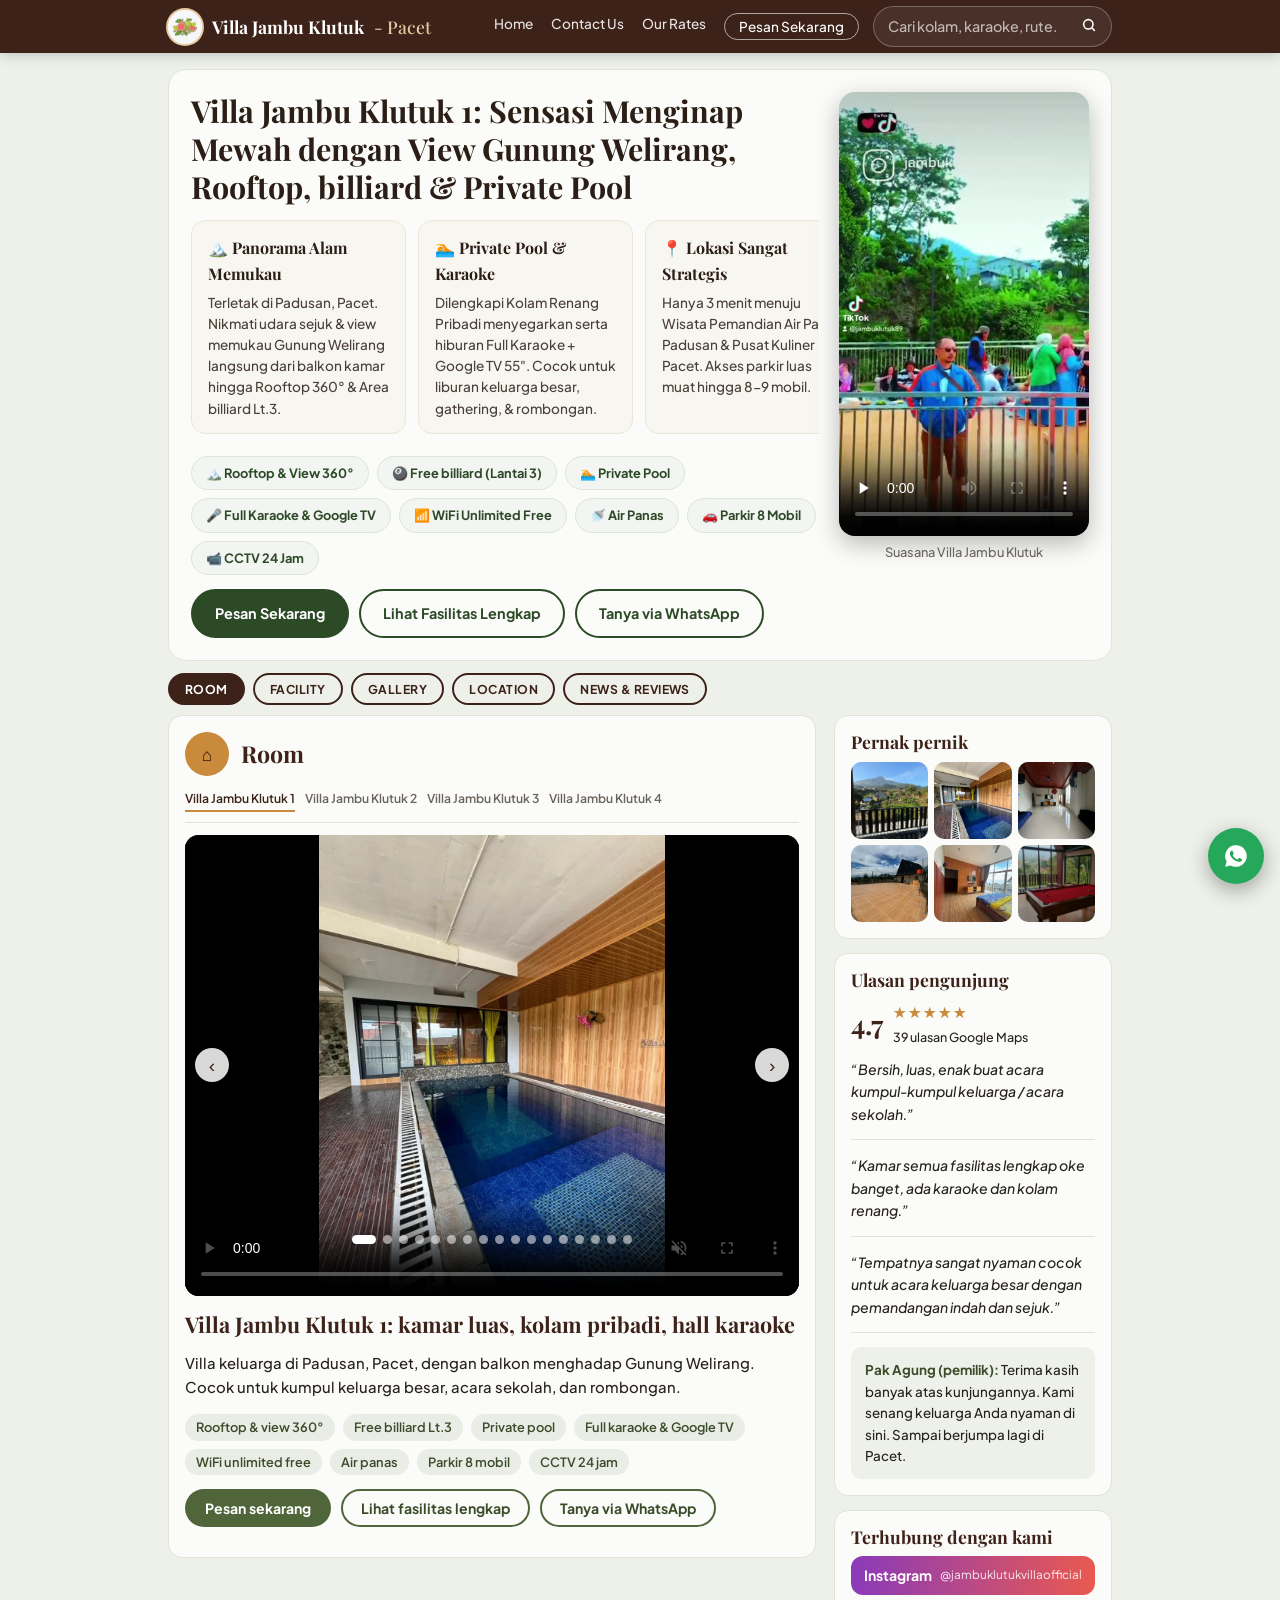
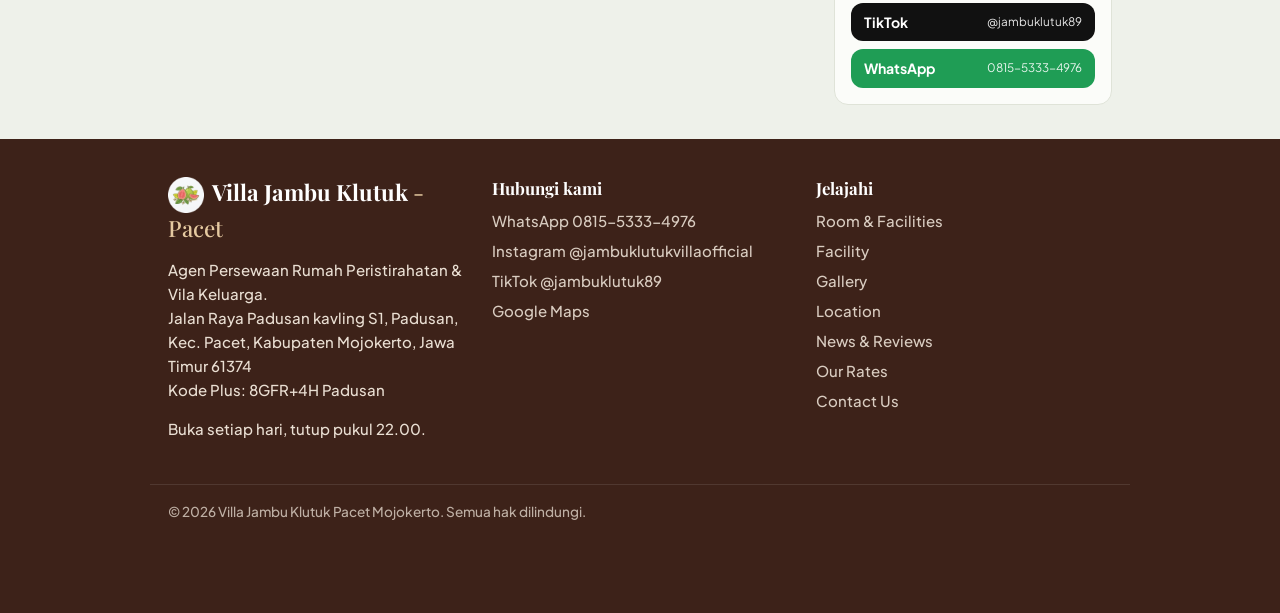
==== commit d78a69c2: "Update index.html" ====
--- a/index.html
+++ b/index.html
@@ -16,7 +16,7 @@
 <link href="https://fonts.googleapis.com/css2?family=Playfair+Display:wght@700&family=Plus+Jakarta+Sans:wght@500;600;700&display=swap" rel="stylesheet">
 <link rel="stylesheet" href="assets/style.css?v=7">
 <script type="application/ld+json">
-{"@context":"https://schema.org","@type":"LodgingBusiness","name":"Villa Jambu Klutuk Pacet Mojokerto","description":"Agen persewaan rumah peristirahatan & vila keluarga di Padusan, Pacet.","telephone":"+6281553334976","image":"assets/img/view-1.webp","address":{"@type":"PostalAddress","streetAddress":"Jalan Raya Padusan kavling S1, Padusan","addressLocality":"Pacet, Kabupaten Mojokerto","addressRegion":"Jawa Timur","postalCode":"61374","addressCountry":"ID"},"aggregateRating":{"@type":"AggregateRating","ratingValue":"4.7","reviewCount":"39"},"openingHours":"Mo-Su 00:00-22:00","hasMap":"https://maps.app.goo.gl/6kj6jm3er1odXguR8","sameAs":["https://www.instagram.com/jambuklutukvillaofficial","https://www.tiktok.com/@jambuklutuk89"]}
+{"@context":"https://schema.org","@type":"LodgingBusiness","name":"Villa Jambu Klutuk Pacet Mojokerto","description":"Agen persewaan rumah peristirahatan & vila keluarga di Padusan, Pacet.","telephone":"+6281553334976","image":"assets/img/view-1.webp","address":{"@type":"PostalAddress","streetAddress":"Jalan Raya Padusan kavling S1, Padusan","addressLocality":"Pacet, Kabupaten Mojokerto","addressRegion":"Jawa Timur","postalCode":"61374","addressCountry":"ID"},"aggregateRating":{"@type":"AggregateRating","ratingValue":"4.7","reviewCount":""},"openingHours":"Mo-Su 00:00-22:00","hasMap":"https://maps.app.goo.gl/6kj6jm3er1odXguR8","sameAs":["https://www.instagram.com/jambuklutukvillaofficial","https://www.tiktok.com/@jambuklutuk89"]}
 </script>
 </head>
 <body>
